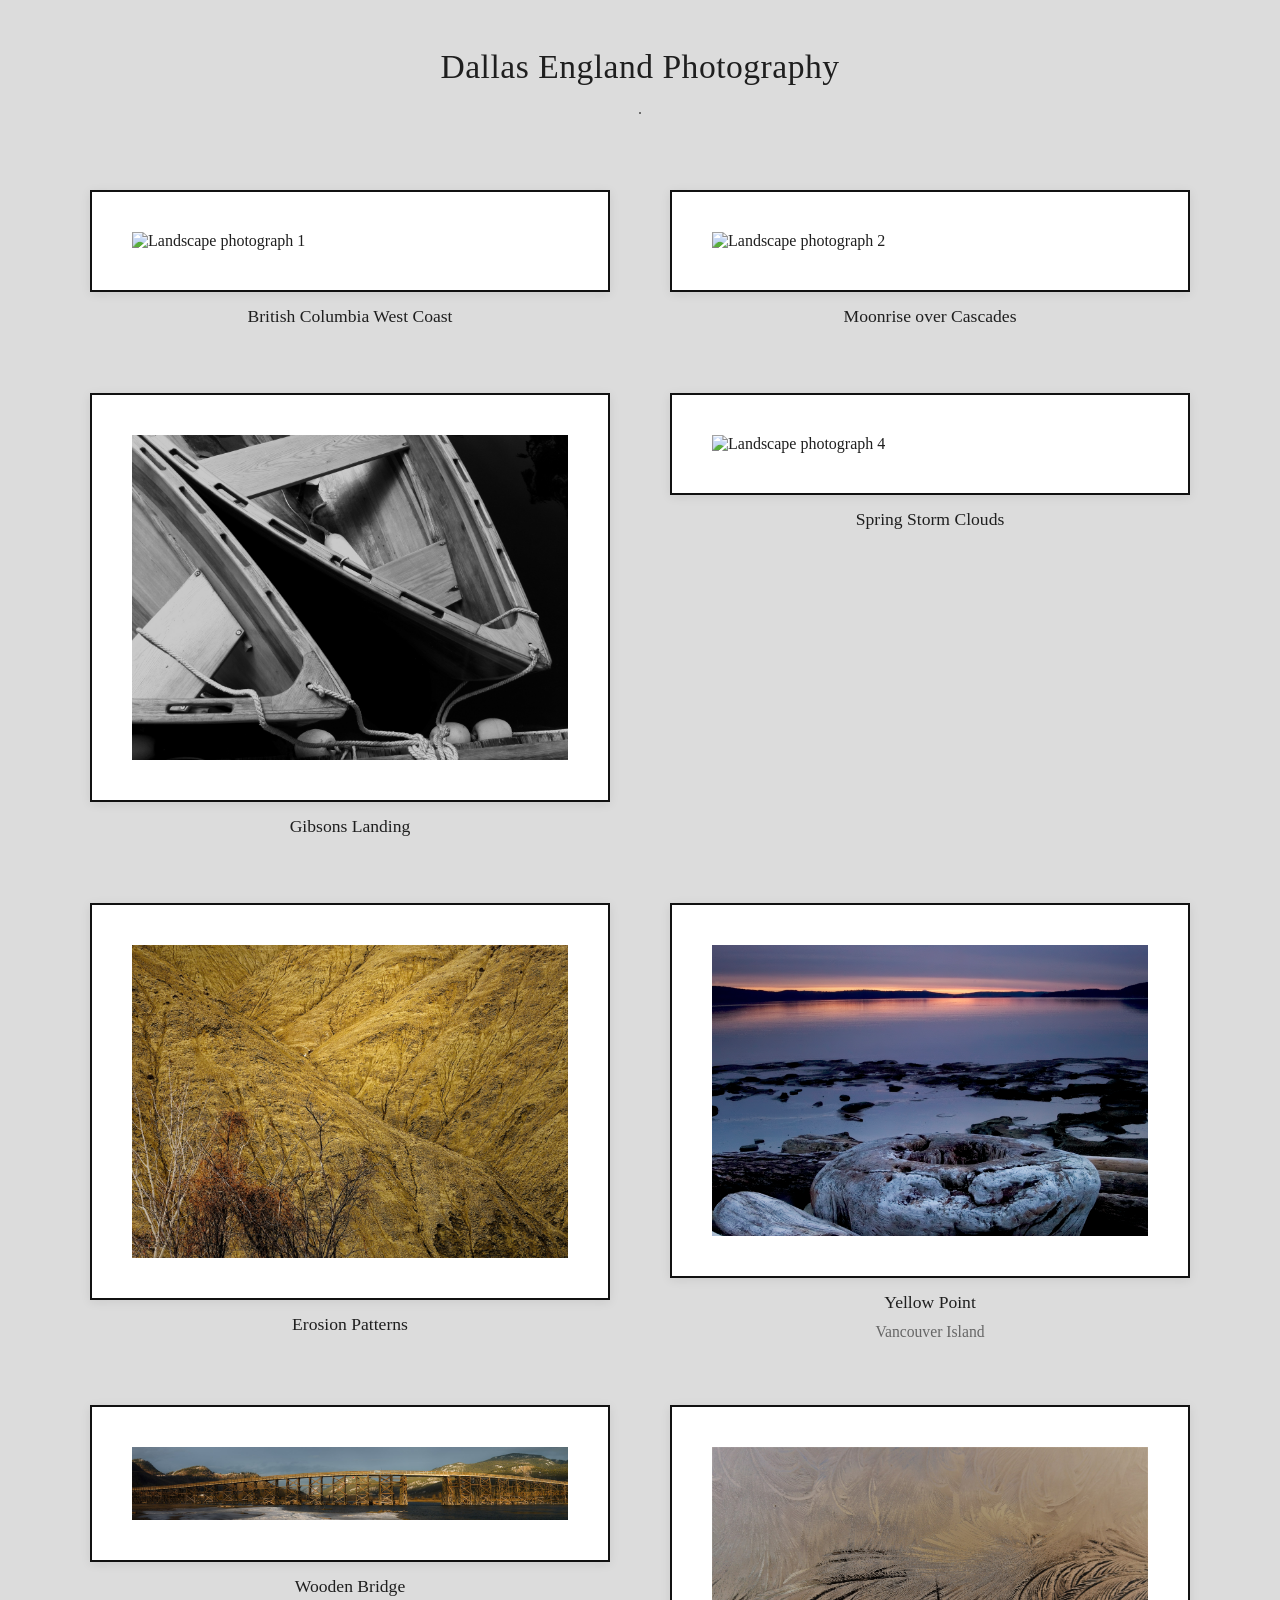
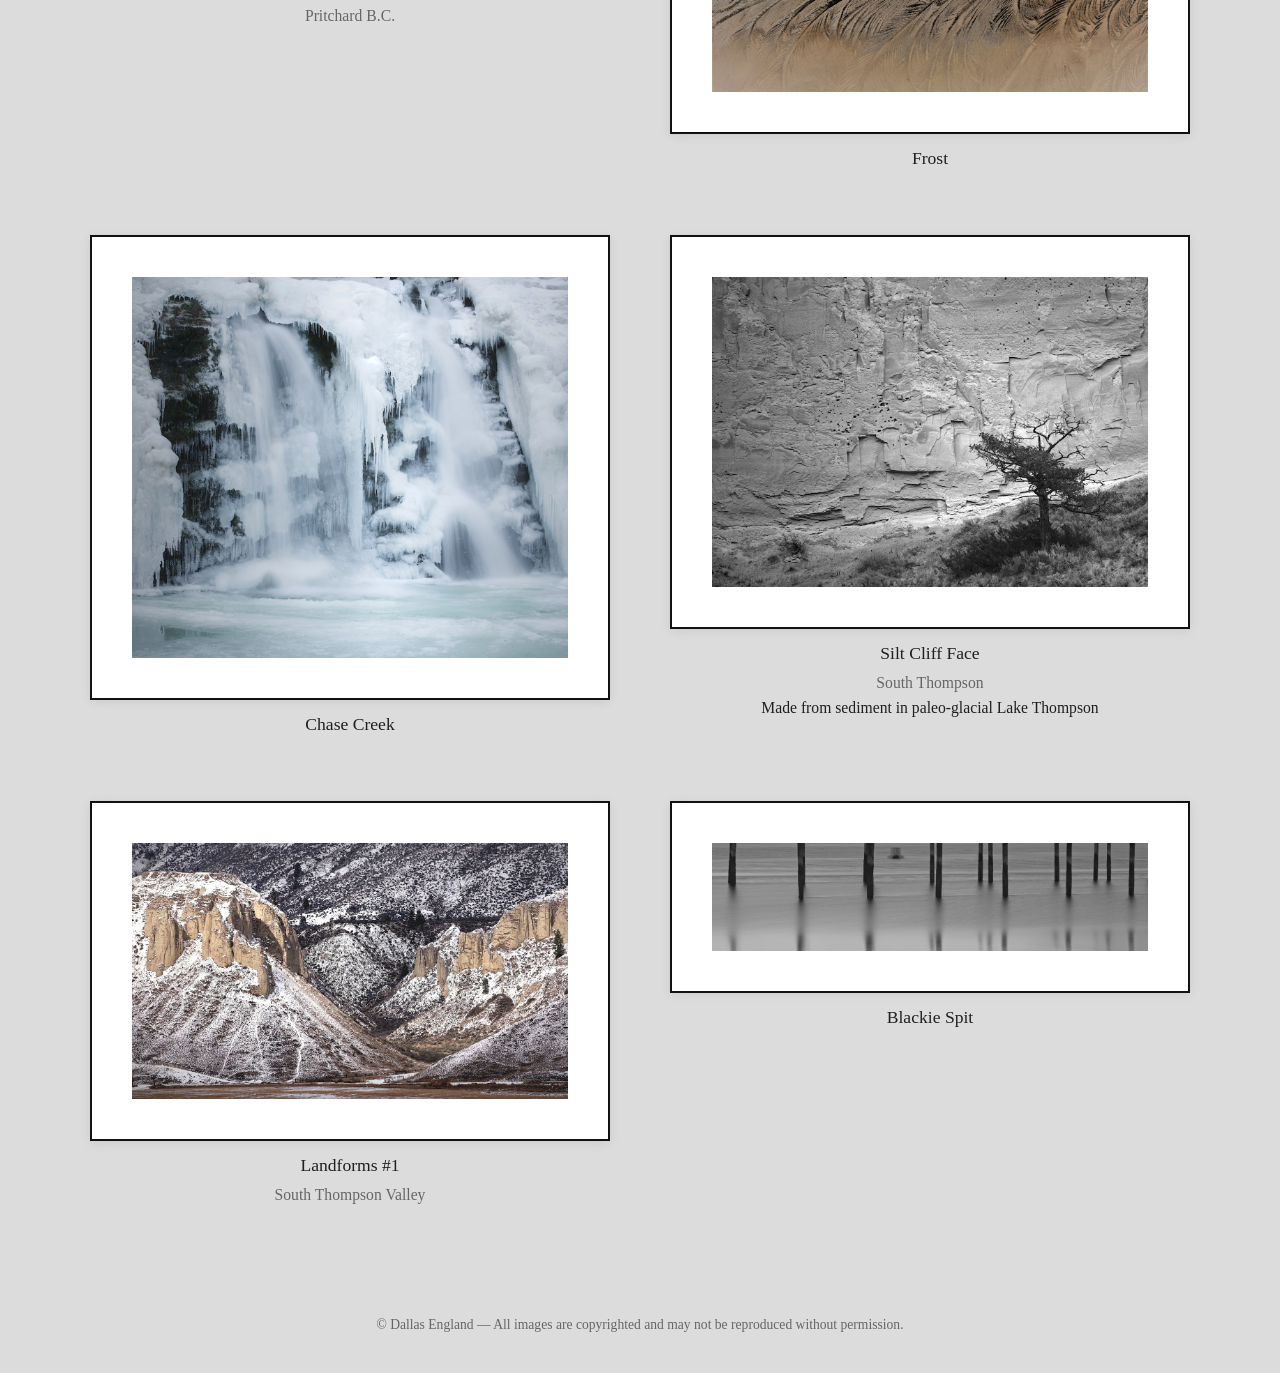
==== index.html @ 08193d34 "Update index.html" ====
<!DOCTYPE html>
<html lang="en">
<head>
  <meta charset="UTF-8">
  <meta name="viewport" content="width=device-width, initial-scale=1.0">
  <title>Dallas England Photography</title>
  <link rel="stylesheet" href="style.css">
</head>
<body>

  <header class="site-header">
    <h1>Dallas England Photography</h1>
    <p class="intro">.</p>
  </header>

  <main class="gallery">

    <figure class="photo-card">
      <img src="images/photo1.jpg" alt="Landscape photograph 1">
      <figcaption>
        <h2>British Columbia West Coast</h2>
        <p class="meta"></p>
        <p></p>
      </figcaption>
    </figure>

    <figure class="photo-card">
      <img src="images/photo2.jpg" alt="Landscape photograph 2">
      <figcaption>
        <h2>Moonrise over Cascades</h2>
        <p class="meta"></p>
        <p></p>
      </figcaption>
    </figure>

    <figure class="photo-card">
      <img src="images/photo3.JPG" alt="Landscape photograph 3">
      <figcaption>
        <h2>Gibsons Landing</h2>
        <p class="meta"></p>
        <p></p>
      </figcaption>
    </figure>

    <figure class="photo-card">
      <img src="images/photo4.jpg" alt="Landscape photograph 4">
      <figcaption>
        <h2>Spring Storm Clouds</h2>
        <p class="meta"></p>
        <p></p>
      </figcaption>
    </figure>
<figure class="photo-card">
<img src="images/photo5.jpg" alt="Landscape photograph 5">
<figcaption>
<h2>Erosion Patterns</h2>
<p class="meta"></p>
<p>
</p>
</figcaption>
</figure>
    <figure class="photo-card">
<img src="images/photo6.jpg" alt="Landscape photograph 5">
<figcaption>
<h2>Yellow Point</h2>
<p class="meta">Vancouver Island</p>
<p>

</p>
</figcaption>
</figure>
    <figure class="photo-card">
<img src="images/photo7.jpg" alt="Landscape photograph 5">
<figcaption>
<h2>Wooden Bridge</h2>
<p class="meta">Pritchard B.C.</p>
<p>

</p>
</figcaption>
</figure>
    <figure class="photo-card">
<img src="images/photo8.jpg" alt="Landscape photograph 5">
<figcaption>
<h2>Frost</h2>
<p class="meta"></p>
<p>

</p>
</figcaption>
</figure>
    <figure class="photo-card">
<img src="images/photo9.jpg" alt="Landscape photograph 5">
<figcaption>
<h2>Chase Creek</h2>
<p class="meta"></p>
<p>

</p>
</figcaption>
</figure>
    <figure class="photo-card">
<img src="images/photo10.jpg" alt="Landscape photograph 5">
<figcaption>
<h2>Silt Cliff Face</h2>
<p class="meta">South Thompson</p>
<p>
Made from sediment in paleo-glacial Lake Thompson
</p>
</figcaption>
</figure>
    <figure class="photo-card">
<img src="images/photo11.jpg" alt="Landscape photograph 5">
<figcaption>
<h2> Landforms #1</h2>
<p class="meta">South Thompson Valley</p>
<p>

</p>
</figcaption>
</figure>
    <figure class="photo-card">
<img src="images/photo12.jpg" alt="Landscape photograph 5">
<figcaption>
<h2>Blackie Spit</h2>
<p class="meta"></p>
<p>

</p>
</figcaption>
</figure>
  </main>

  <div id="lightbox">
    <span id="close">&times;</span>
    <img id="lightbox-img" src="" alt="Expanded photograph">
  </div>

  <script>
    document.addEventListener("DOMContentLoaded", function () {
      const images = document.querySelectorAll(".photo-card img");
      const lightbox = document.getElementById("lightbox");
      const lightboxImg = document.getElementById("lightbox-img");
      const closeBtn = document.getElementById("close");

      images.forEach(function (img) {
        img.addEventListener("click", function () {
          lightboxImg.src = img.src;
          lightbox.style.display = "flex";
        });
      });

      closeBtn.addEventListener("click", function () {
        lightbox.style.display = "none";
      });

      lightbox.addEventListener("click", function (e) {
        if (e.target !== lightboxImg) {
          lightbox.style.display = "none";
        }
      });
    });
  </script>
<footer class="footer">
  © Dallas England — All images are copyrighted and may not be reproduced without permission.
</footer>
</body>
</html>
---- style.css ----
body {
  margin: 0;
  font-family: Georgia, "Times New Roman", serif;
  background: #dcdcdc;
  color: #1f1f1f;
}

.site-header {
  text-align: center;
  padding: 48px 20px 28px;
}

.site-header h1 {
  margin: 0 0 10px;
  font-size: 2.1rem;
  font-weight: normal;
  letter-spacing: 0.5px;
}

.intro {
  margin: 0 auto;
  max-width: 700px;
  font-size: 1rem;
  line-height: 1.6;
  color: #444;
}

.gallery {
  max-width: 1100px;
  margin: 0 auto;
  padding: 40px 24px 80px;
  display: grid;
  grid-template-columns: repeat(auto-fit, minmax(360px, 1fr));
  gap: 60px;
  justify-items: center;
}

.photo-card {
  margin: 0;
  width: 100%;
}

.photo-card img {
  width: 100%;
  display: block;
  box-sizing: border-box;
  background: #ffffff;
  padding: 40px;
  border: 2px solid #111;
  box-shadow: 0 2px 10px rgba(0, 0, 0, 0.08);
  cursor: pointer;
}

.photo-card figcaption {
  margin-top: 14px;
  text-align: center;
}

.photo-card h2 {
  margin: 0 0 6px;
  font-size: 1.1rem;
  font-weight: normal;
}

.meta {
  margin: 0 0 10px;
  font-size: 0.95rem;
  color: #666;
}

.photo-card p {
  margin: 0;
  line-height: 1.6;
  font-size: 0.98rem;
}

#lightbox {
  display: none;
  position: fixed;
  z-index: 1000;
  left: 0;
  top: 0;
  width: 100%;
  height: 100%;
  background: rgba(0, 0, 0, 0.9);
  align-items: center;
  justify-content: center;
  padding: 20px;
  box-sizing: border-box;
}

#lightbox-img {
  max-width: 90%;
  max-height: 90%;
  display: block;
}

#close {
  position: absolute;
  top: 24px;
  right: 36px;
  font-size: 42px;
  color: white;
  cursor: pointer;
  line-height: 1;
}
.footer {
  text-align: center;
  padding: 30px 20px 40px;
  font-size: 0.85rem;
  color: #666;
}
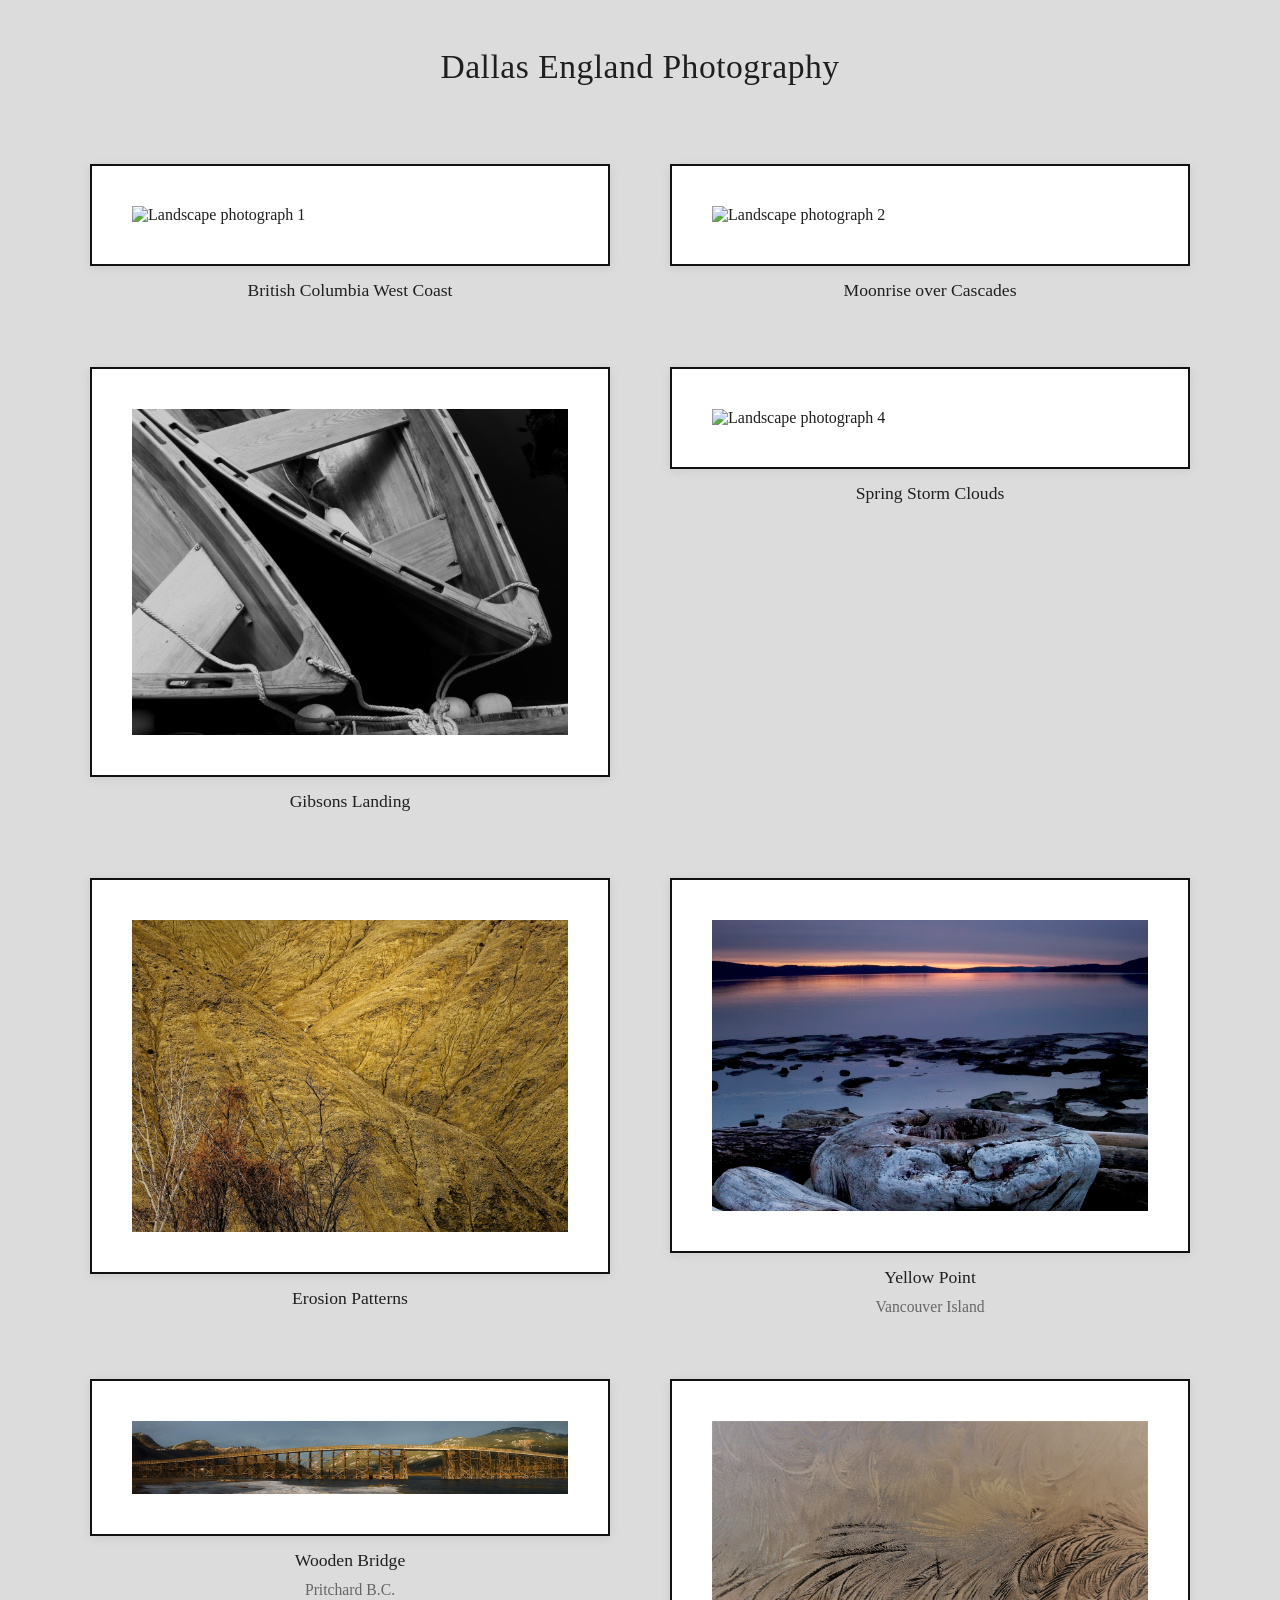
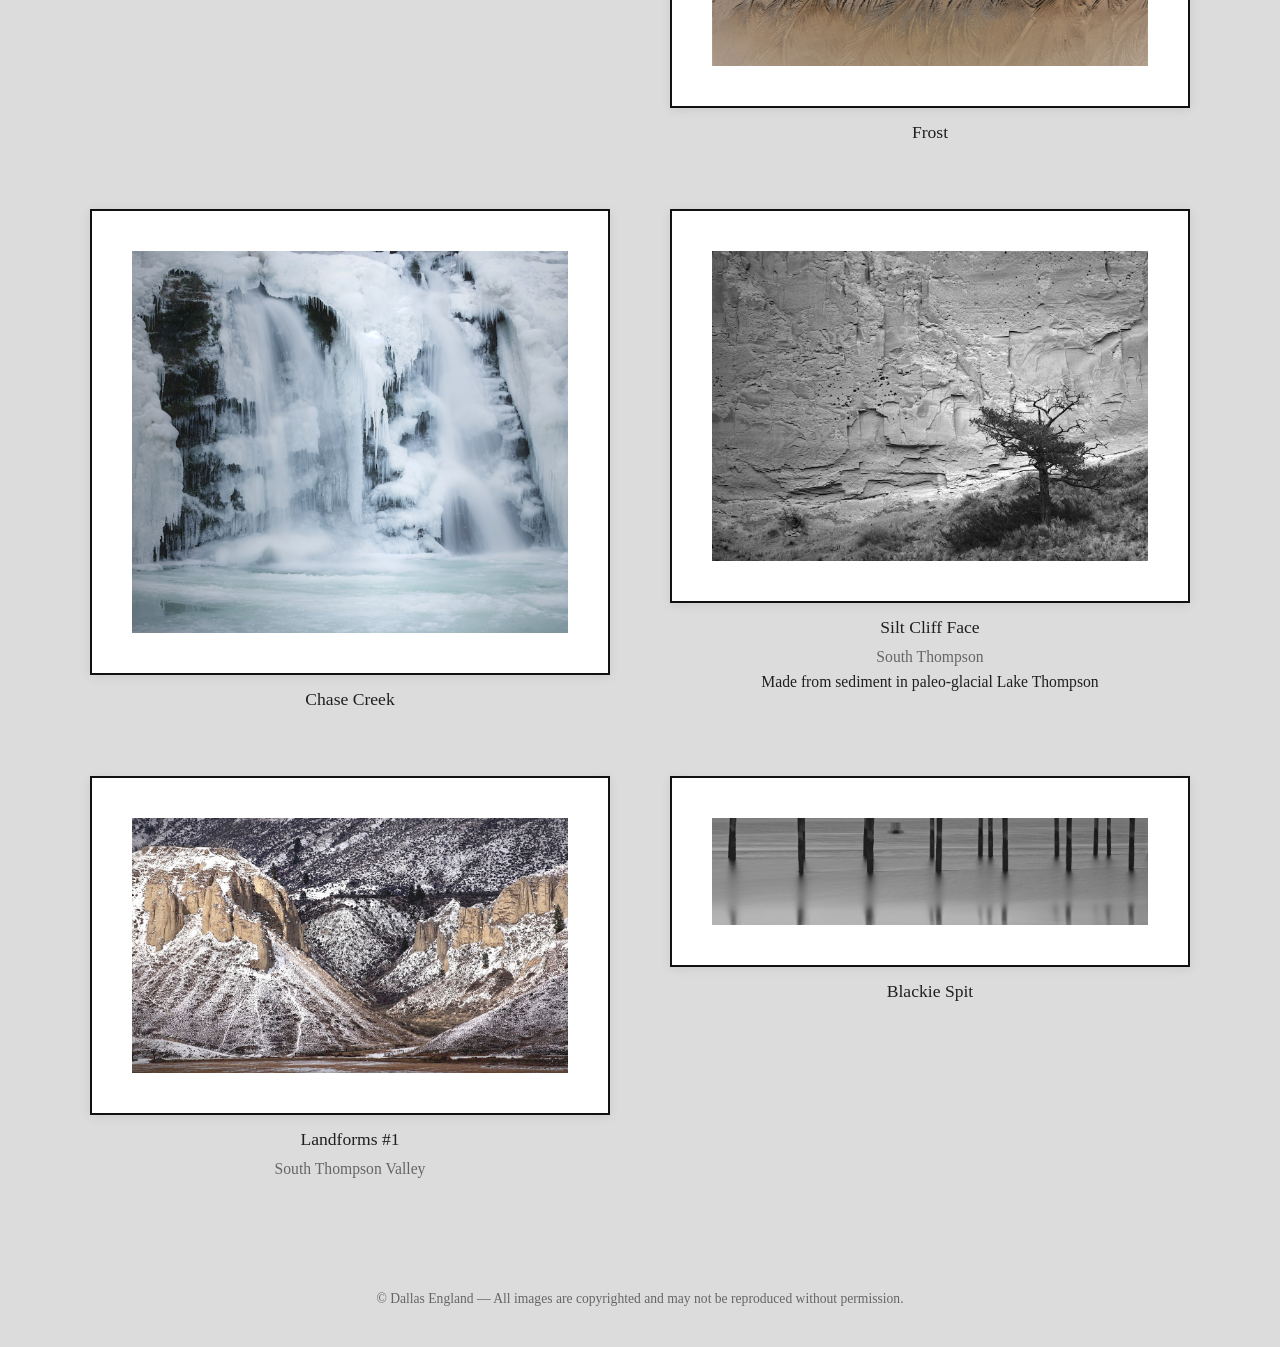
==== commit 13c9b096: "Update index.html" ====
--- a/index.html
+++ b/index.html
@@ -10,7 +10,7 @@
 
   <header class="site-header">
     <h1>Dallas England Photography</h1>
-    <p class="intro">.</p>
+    <p class="intro"></p>
   </header>
 
   <main class="gallery">
@@ -132,34 +132,76 @@
   </main>
 
   <div id="lightbox">
-    <span id="close">&times;</span>
-    <img id="lightbox-img" src="" alt="Expanded photograph">
-  </div>
+  <button id="prev-btn" class="lightbox-nav">&#10094;</button>
+  <img id="lightbox-img">
+  <button id="next-btn" class="lightbox-nav">&#10095;</button>
+  <span id="close">&times;</span>
+</div>
 
   <script>
-    document.addEventListener("DOMContentLoaded", function () {
-      const images = document.querySelectorAll(".photo-card img");
-      const lightbox = document.getElementById("lightbox");
-      const lightboxImg = document.getElementById("lightbox-img");
-      const closeBtn = document.getElementById("close");
-
-      images.forEach(function (img) {
-        img.addEventListener("click", function () {
-          lightboxImg.src = img.src;
-          lightbox.style.display = "flex";
-        });
-      });
-
-      closeBtn.addEventListener("click", function () {
-        lightbox.style.display = "none";
-      });
-
-      lightbox.addEventListener("click", function (e) {
-        if (e.target !== lightboxImg) {
-          lightbox.style.display = "none";
-        }
-      });
+document.addEventListener("DOMContentLoaded", function () {
+
+  const images = document.querySelectorAll(".photo-card img");
+  const lightbox = document.getElementById("lightbox");
+  const lightboxImg = document.getElementById("lightbox-img");
+  const closeBtn = document.getElementById("close");
+  const prevBtn = document.getElementById("prev-btn");
+  const nextBtn = document.getElementById("next-btn");
+
+  let currentIndex = 0;
+
+  function openLightbox(index) {
+    currentIndex = index;
+    lightboxImg.src = images[currentIndex].src;
+    lightbox.style.display = "flex";
+  }
+
+  function showNext() {
+    currentIndex = (currentIndex + 1) % images.length;
+    lightboxImg.src = images[currentIndex].src;
+  }
+
+  function showPrev() {
+    currentIndex = (currentIndex - 1 + images.length) % images.length;
+    lightboxImg.src = images[currentIndex].src;
+  }
+
+  images.forEach(function (img, index) {
+    img.addEventListener("click", function () {
+      openLightbox(index);
     });
+  });
+
+  nextBtn.addEventListener("click", function (e) {
+    e.stopPropagation();
+    showNext();
+  });
+
+  prevBtn.addEventListener("click", function (e) {
+    e.stopPropagation();
+    showPrev();
+  });
+
+  closeBtn.addEventListener("click", function () {
+    lightbox.style.display = "none";
+  });
+
+  lightbox.addEventListener("click", function (e) {
+    if (e.target !== lightboxImg) {
+      lightbox.style.display = "none";
+    }
+  });
+
+  document.addEventListener("keydown", function (e) {
+    if (lightbox.style.display === "flex") {
+      if (e.key === "ArrowRight") showNext();
+      if (e.key === "ArrowLeft") showPrev();
+      if (e.key === "Escape") lightbox.style.display = "none";
+    }
+  });
+
+});
+</script>
   </script>
 <footer class="footer">
   © Dallas England — All images are copyrighted and may not be reproduced without permission.
--- a/style.css
+++ b/style.css
@@ -110,3 +110,21 @@
   font-size: 0.85rem;
   color: #666;
 }
+.lightbox-nav {
+  position: absolute;
+  top: 50%;
+  transform: translateY(-50%);
+  background: rgba(255,255,255,0.15);
+  color: white;
+  border: none;
+  font-size: 42px;
+  cursor: pointer;
+  padding: 12px 18px;
+}
+
+#prev-btn { left: 20px; }
+#next-btn { right: 20px; }
+
+.lightbox-nav:hover {
+  background: rgba(255,255,255,0.25);
+}
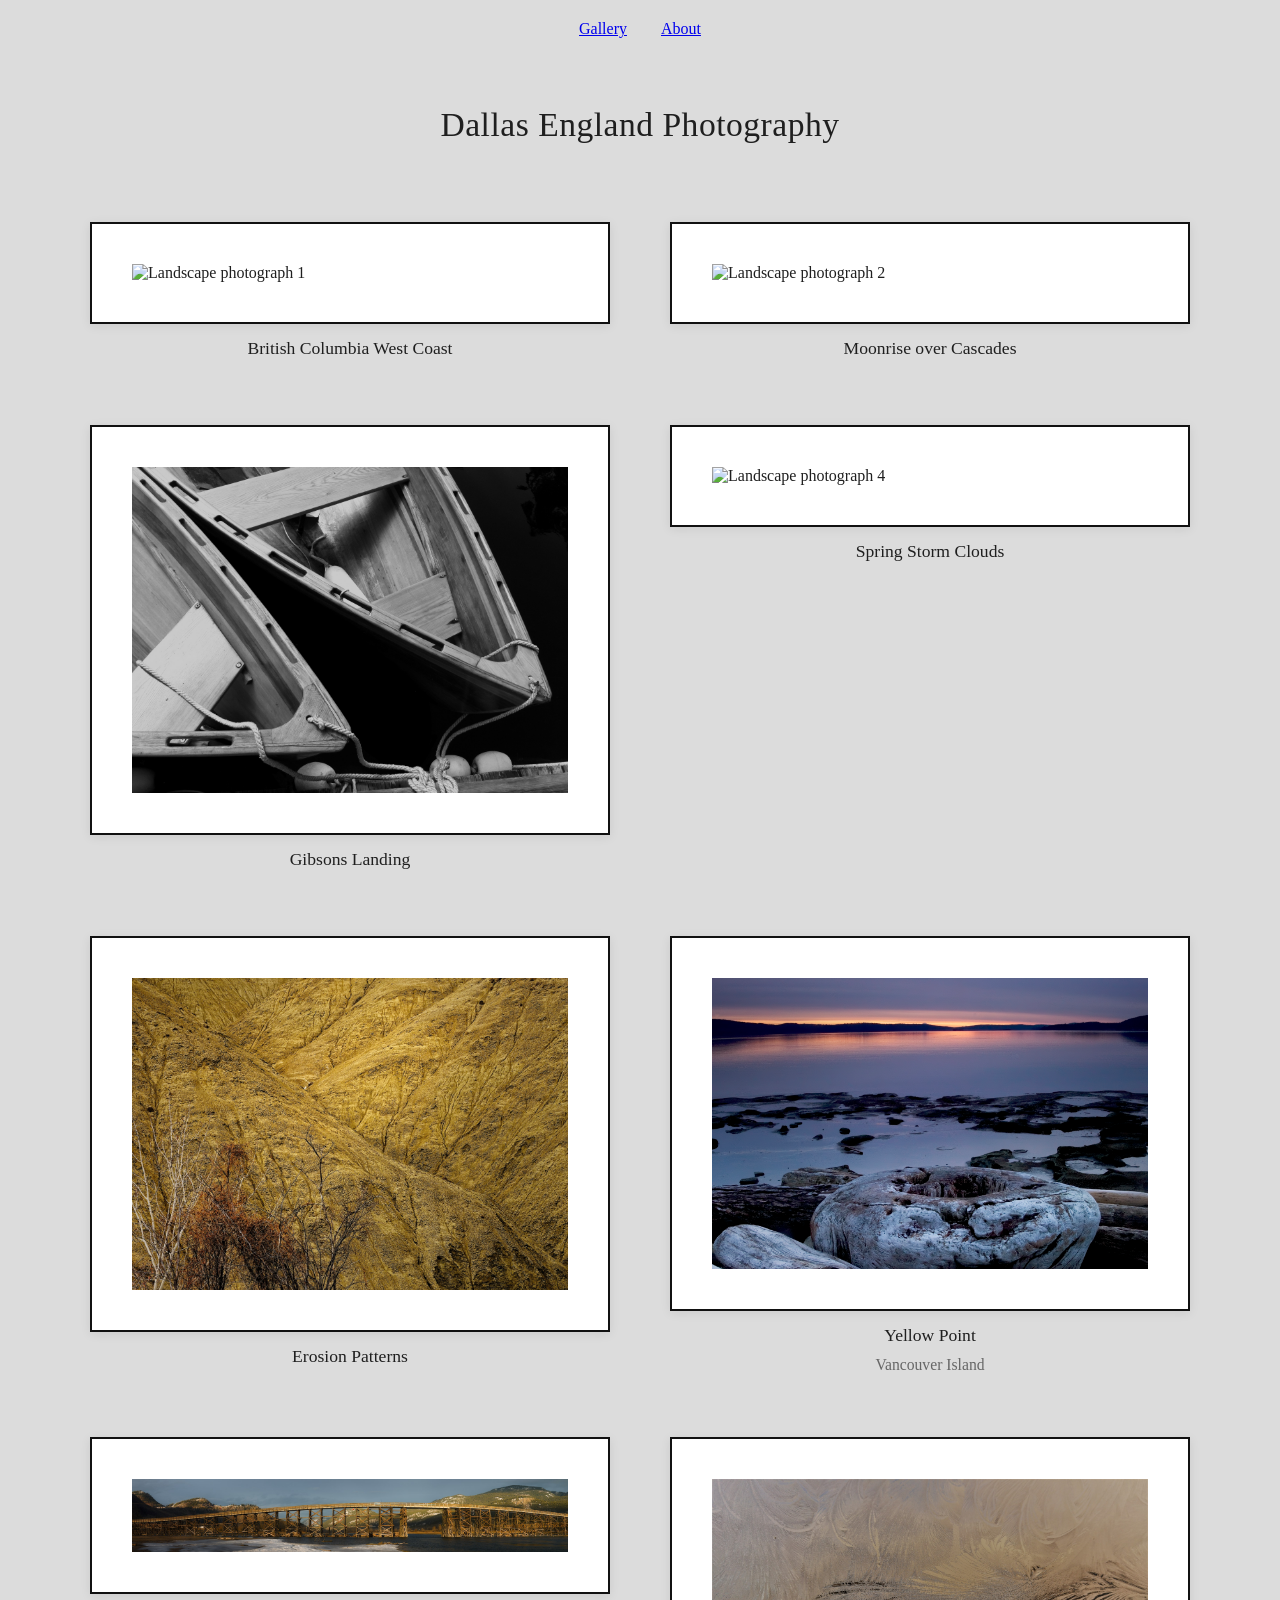
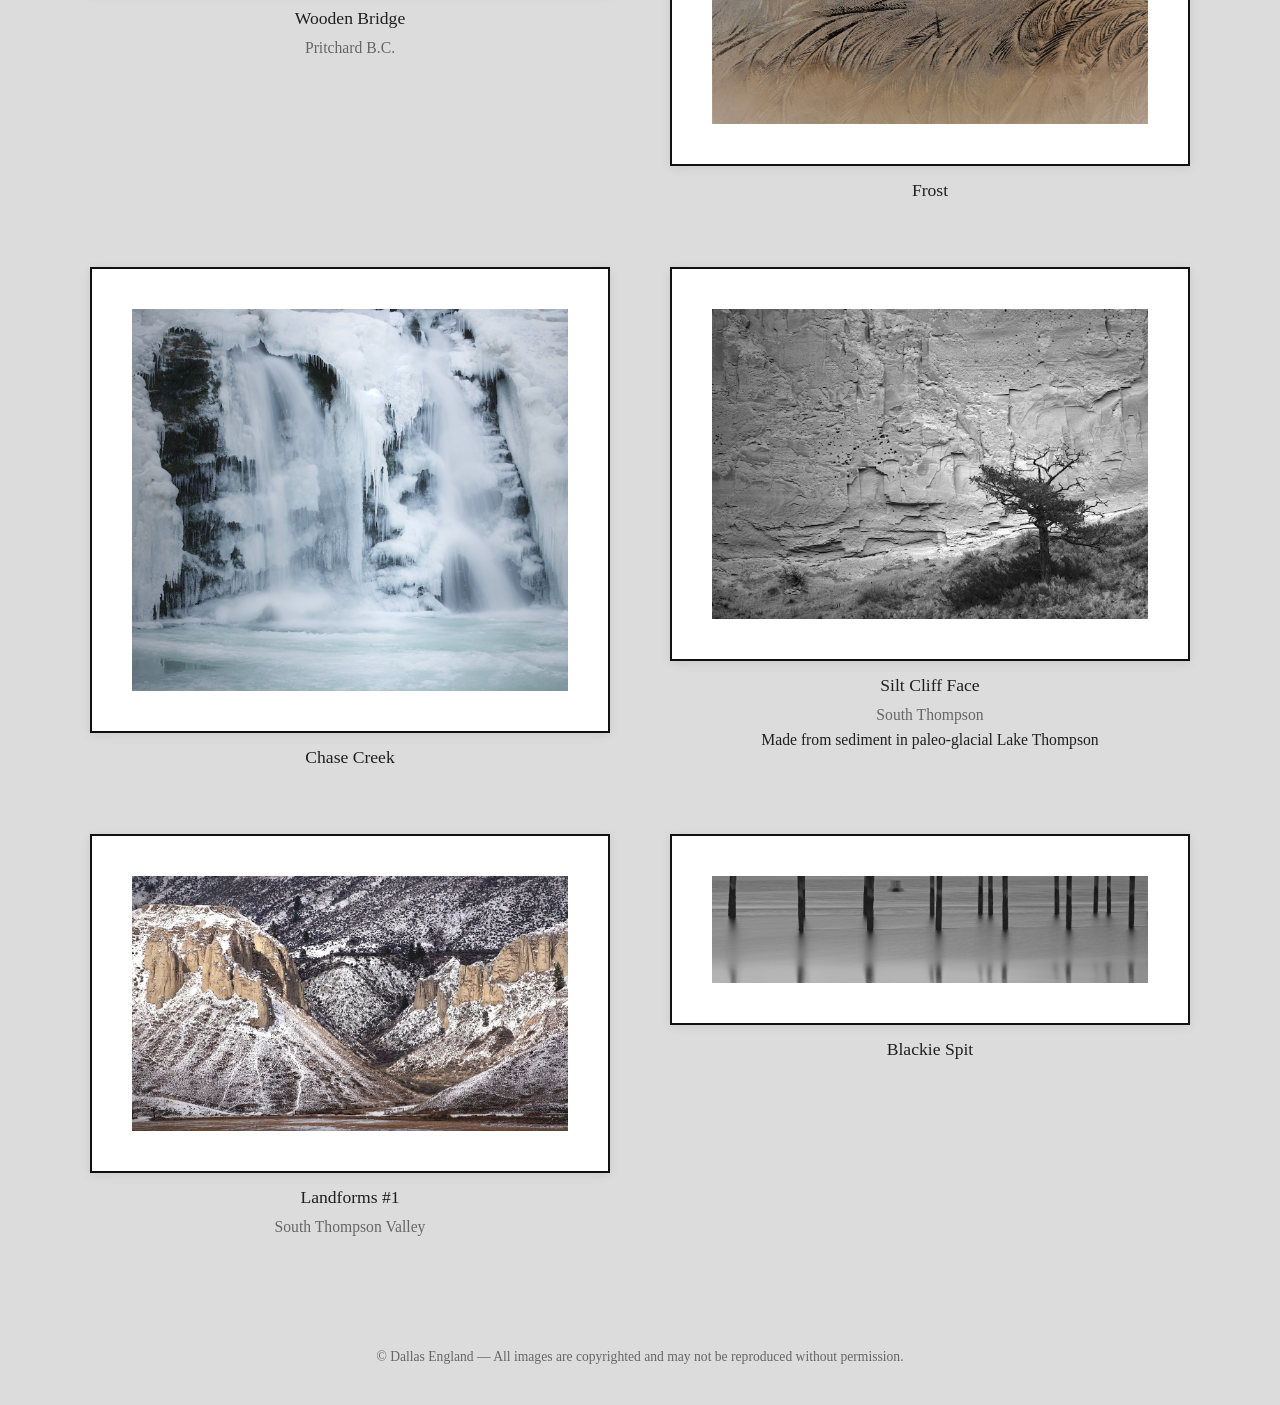
==== commit c39adf72: "Update index.html" ====
--- a/index.html
+++ b/index.html
@@ -7,7 +7,10 @@
   <link rel="stylesheet" href="style.css">
 </head>
 <body>
-
+<nav style="text-align:center; padding:20px 0;">
+  <a href="index.html" style="margin:0 15px;">Gallery</a>
+  <a href="about.html" style="margin:0 15px;">About</a>
+</nav>
   <header class="site-header">
     <h1>Dallas England Photography</h1>
     <p class="intro"></p>
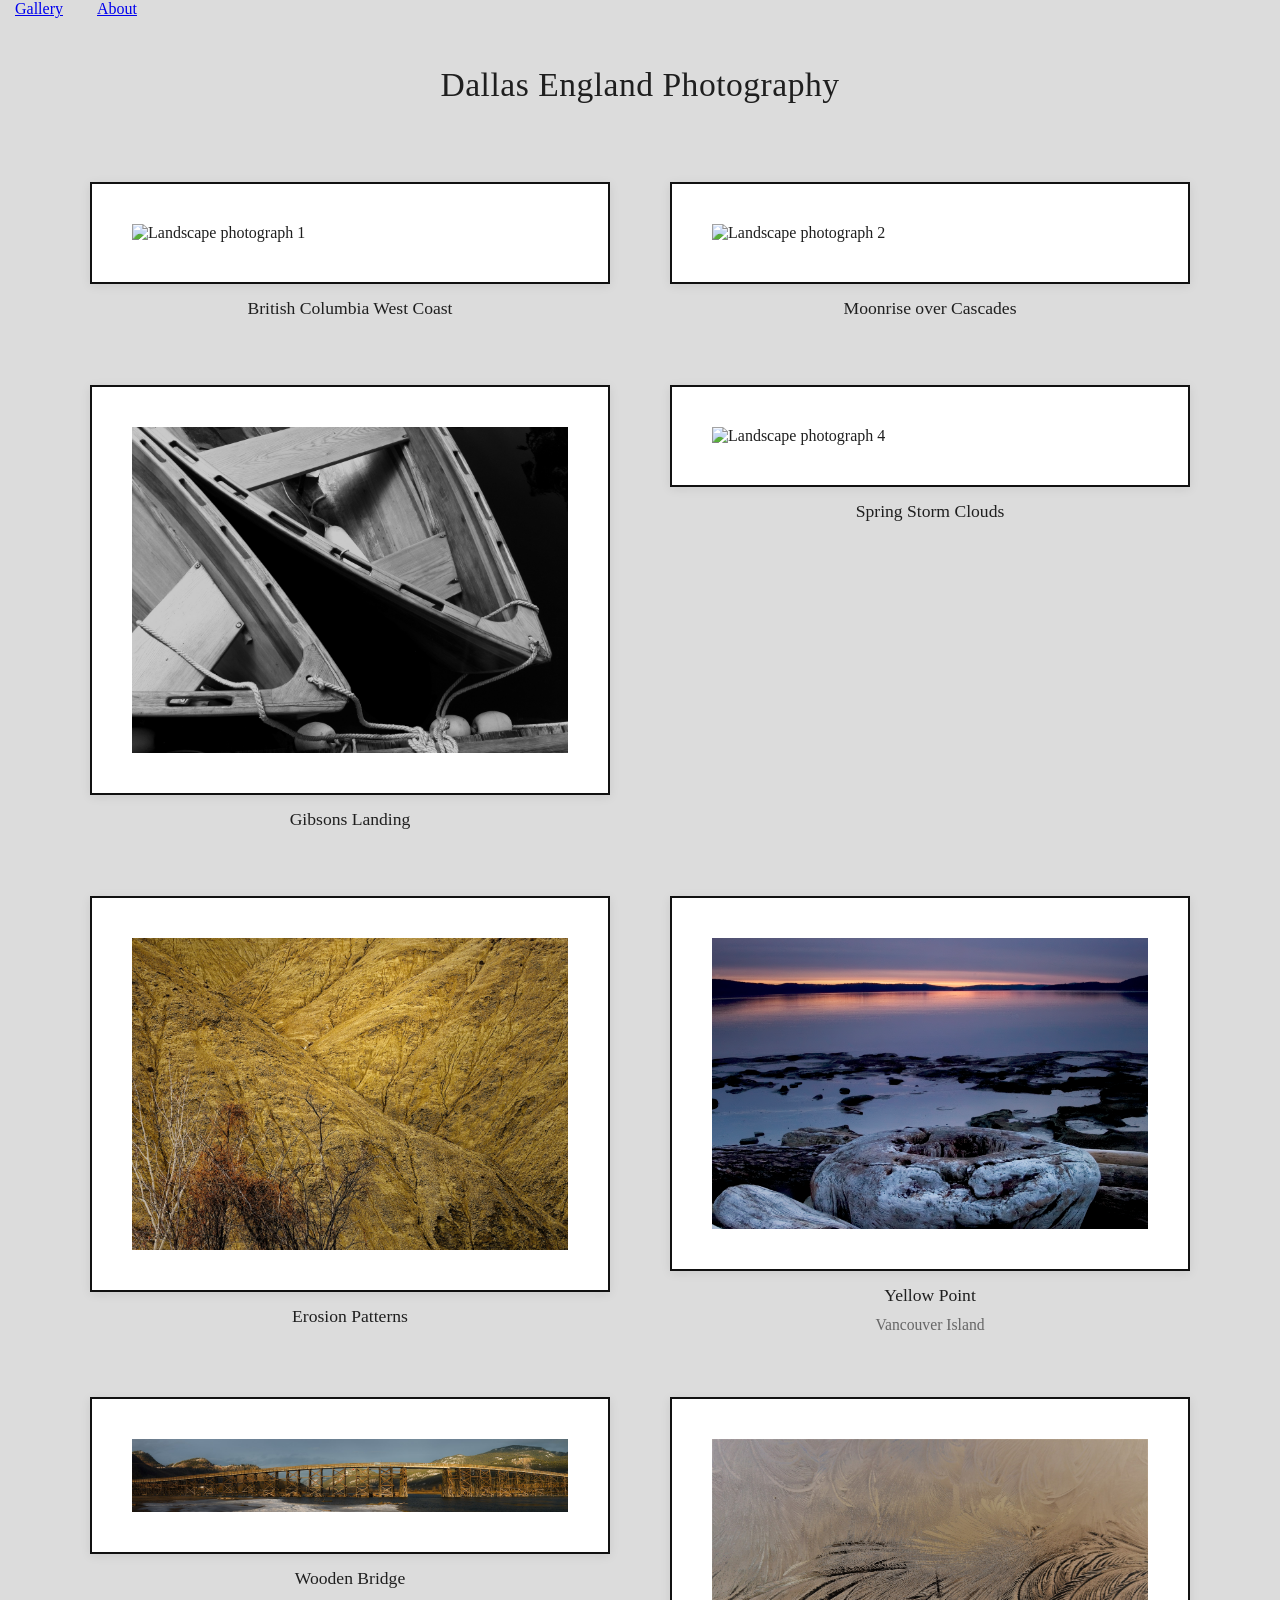
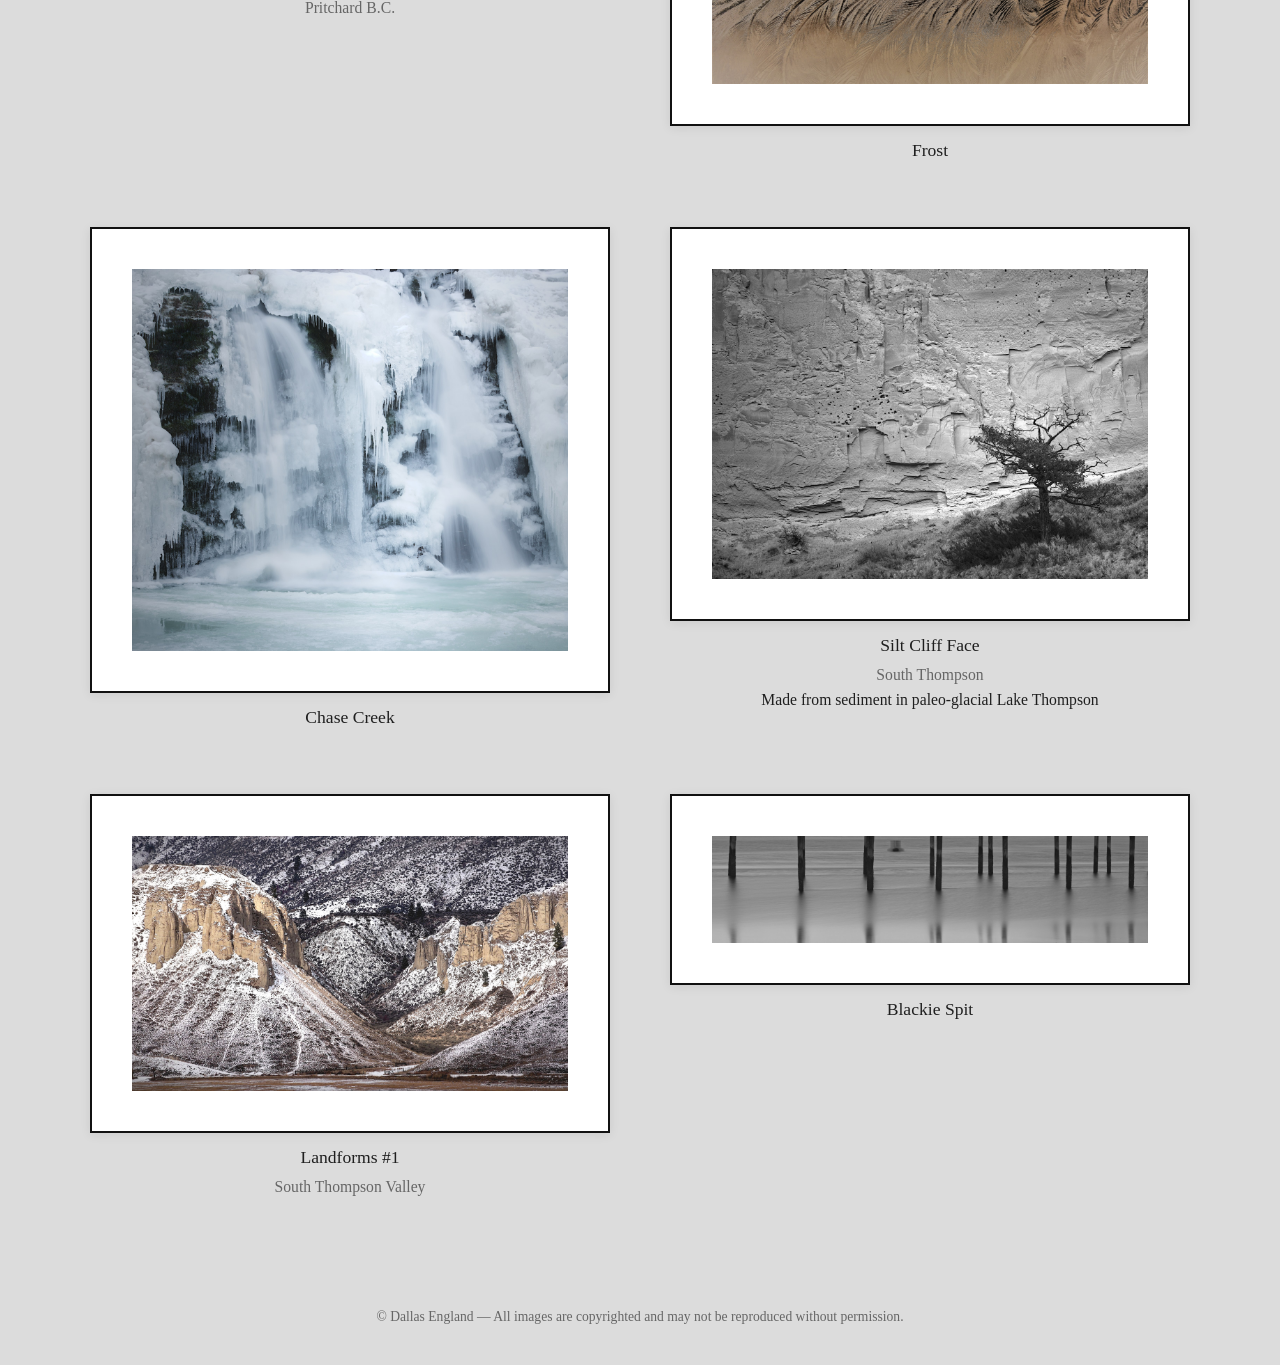
==== commit bc6c8deb: "Update index.html" ====
--- a/index.html
+++ b/index.html
@@ -7,7 +7,7 @@
   <link rel="stylesheet" href="style.css">
 </head>
 <body>
-<nav style="text-align:center; padding:20px 0;">
+<nav class="top-nav">
   <a href="index.html" style="margin:0 15px;">Gallery</a>
   <a href="about.html" style="margin:0 15px;">About</a>
 </nav>
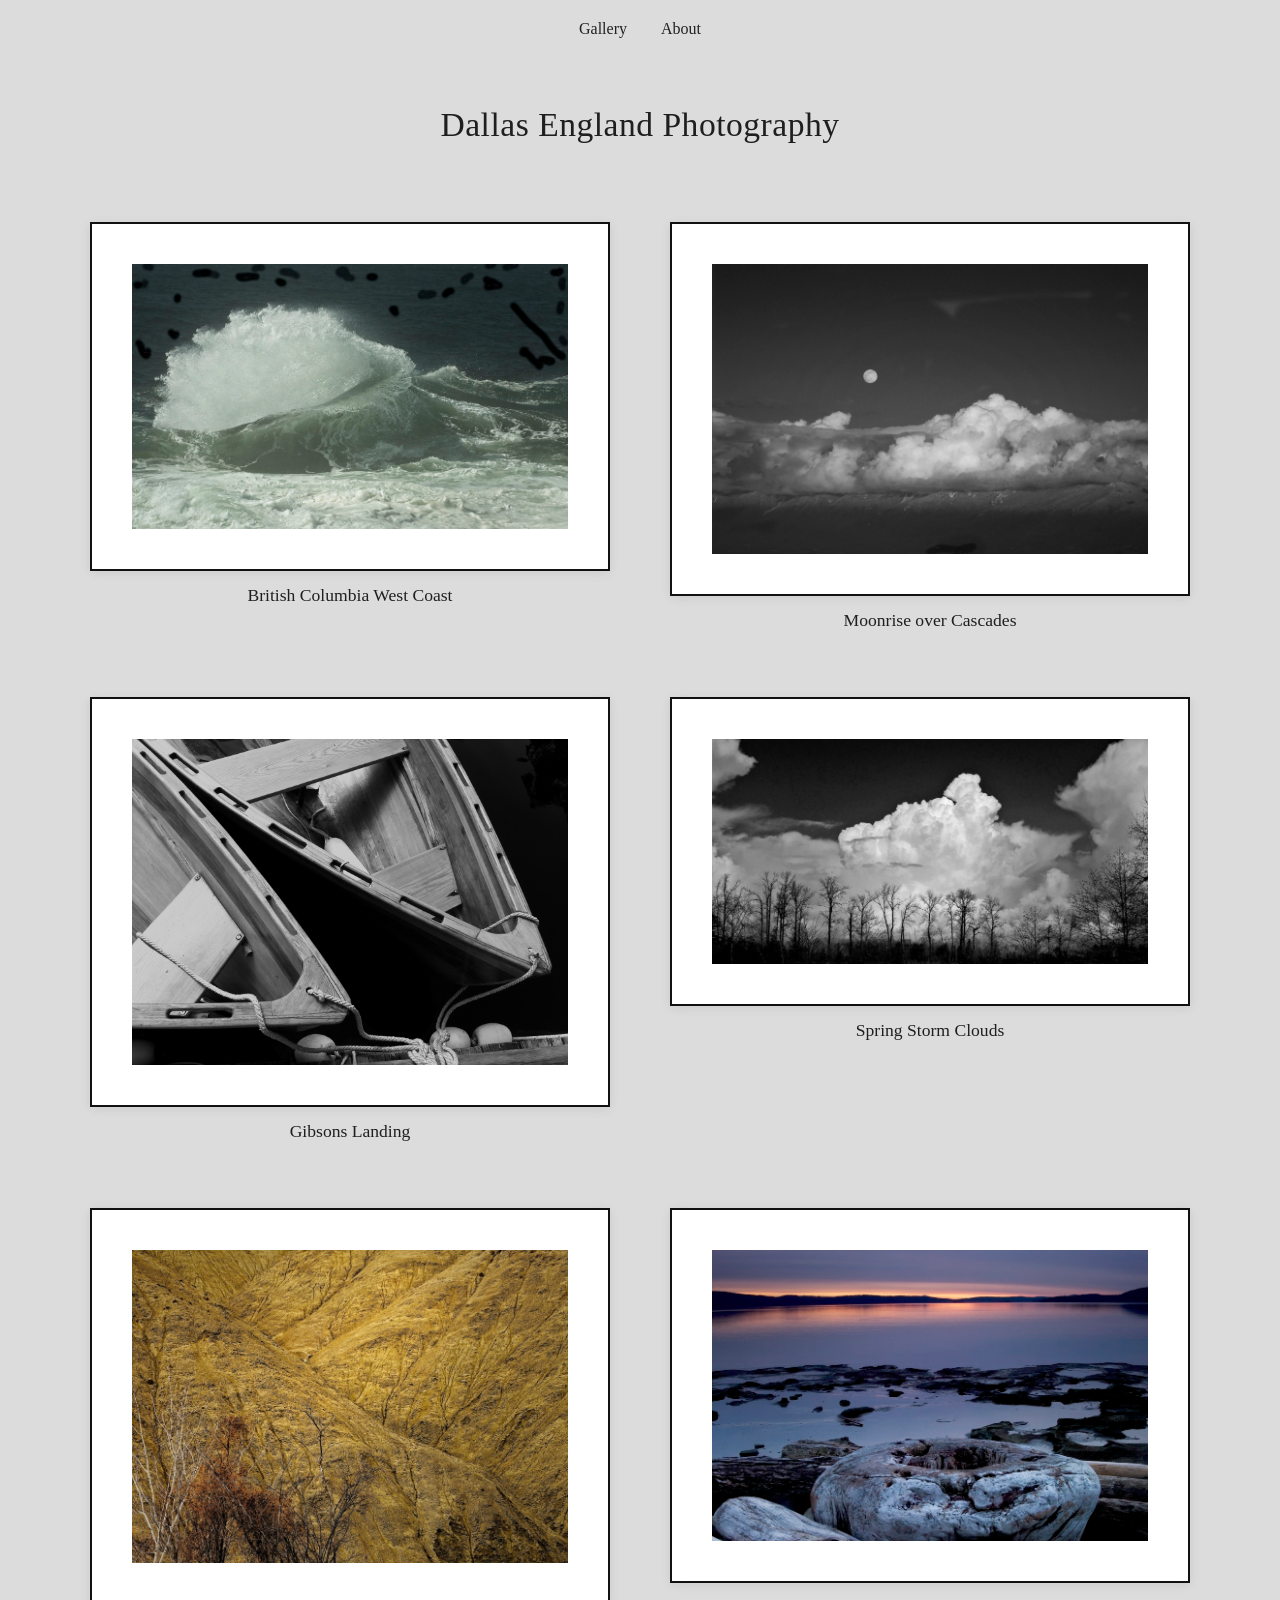
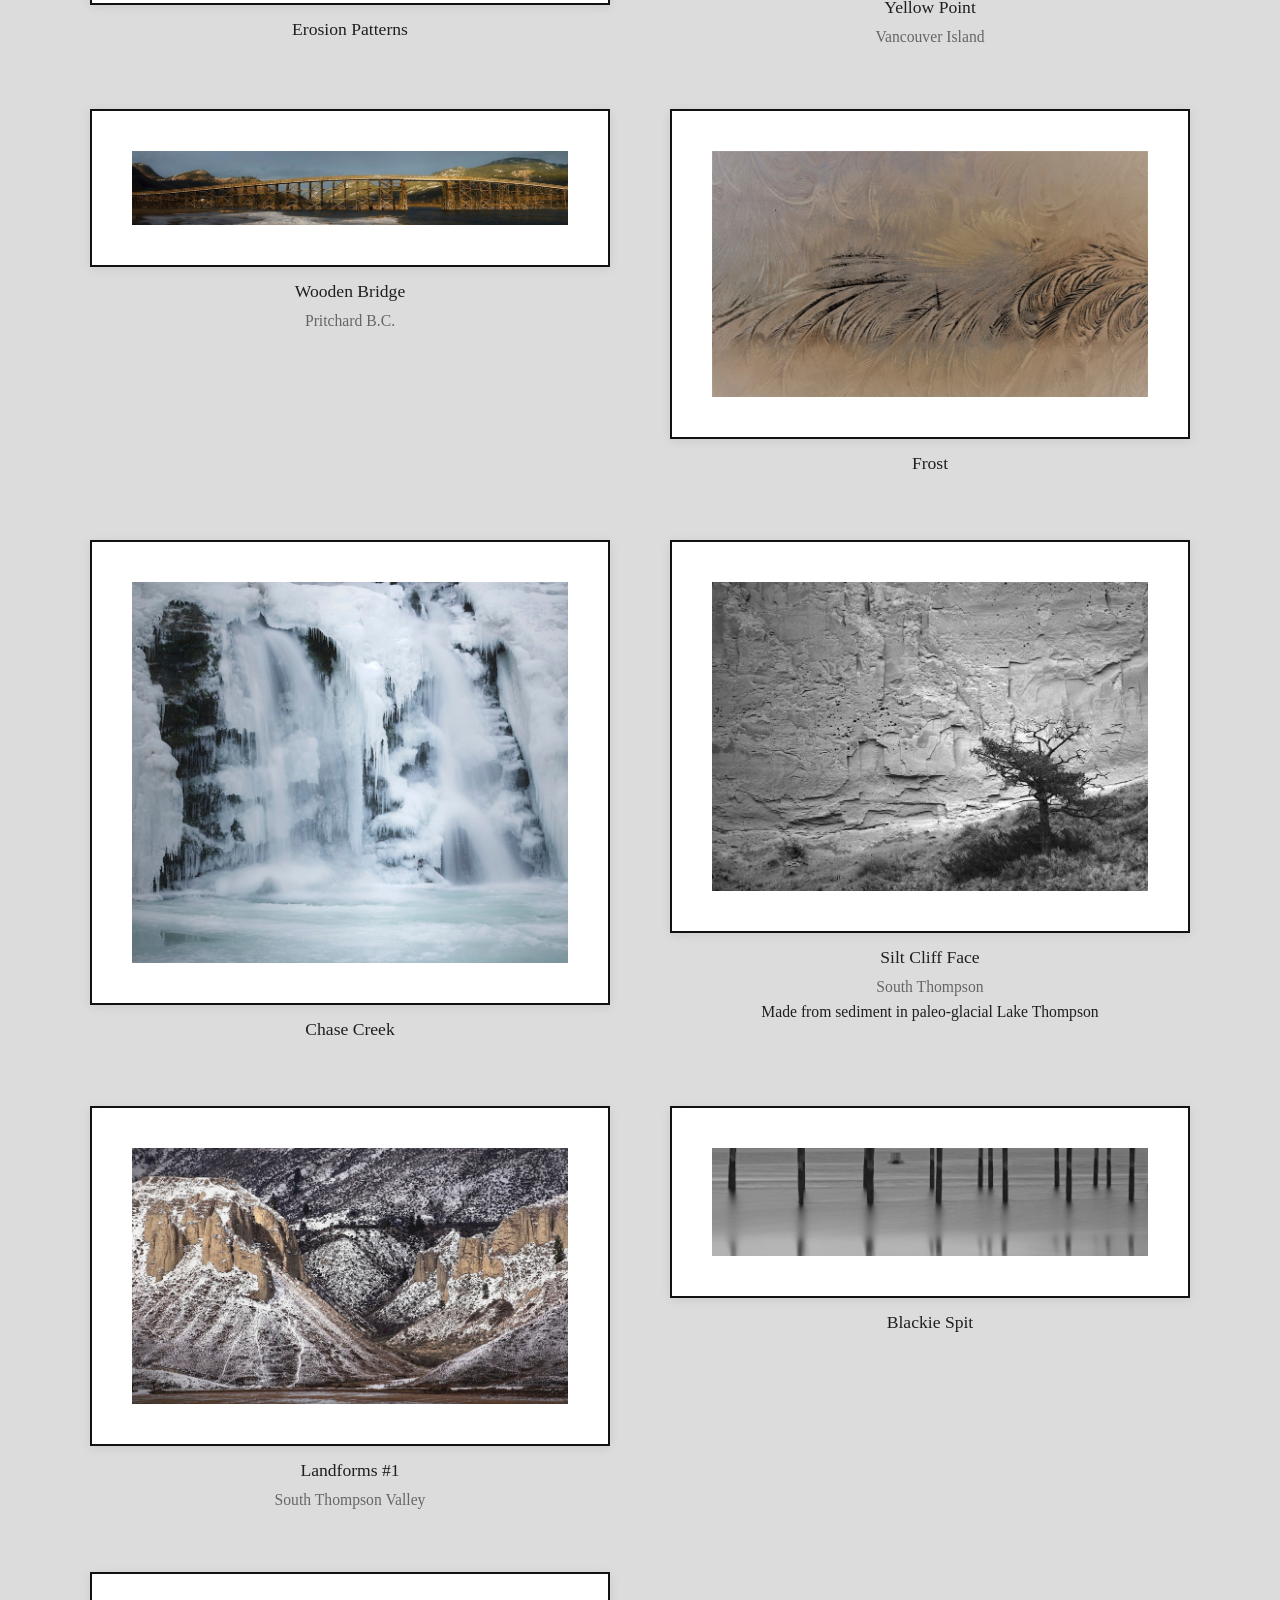
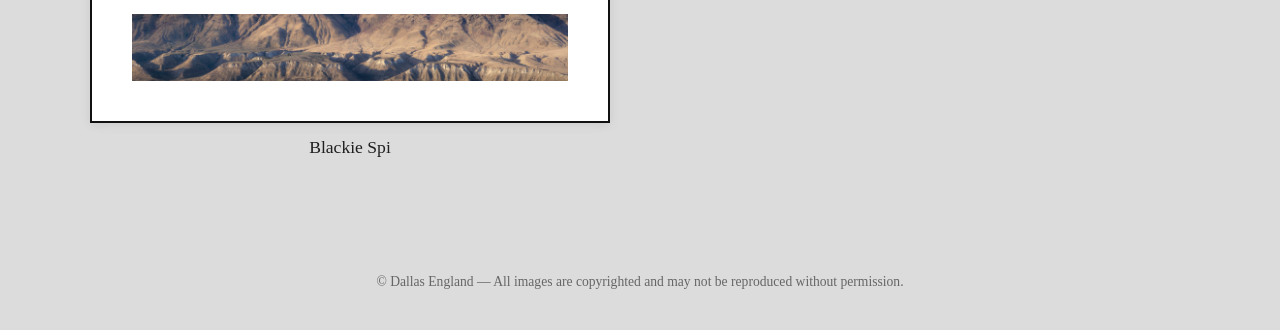
==== commit 74c2b0fd: "Update index.html" ====
--- a/index.html
+++ b/index.html
@@ -129,6 +129,15 @@
 <p class="meta"></p>
 <p>
 
+  </p>
+</figcaption>
+</figure>
+    <figure class="photo-card">
+<img src="images/photo13.jpg" alt="Landscape photograph 5">
+<figcaption>
+<h2>Blackie Spi</h2>
+<p class="meta"></p>
+<p>
 </p>
 </figcaption>
 </figure>
--- a/style.css
+++ b/style.css
@@ -128,3 +128,17 @@
 .lightbox-nav:hover {
   background: rgba(255,255,255,0.25);
 }
+.top-nav {
+  text-align: center;
+  padding: 20px 0;
+}
+
+.top-nav a {
+  margin: 0 15px;
+  text-decoration: none;
+  color: #222;
+}
+
+.top-nav a:hover {
+  text-decoration: underline;
+}
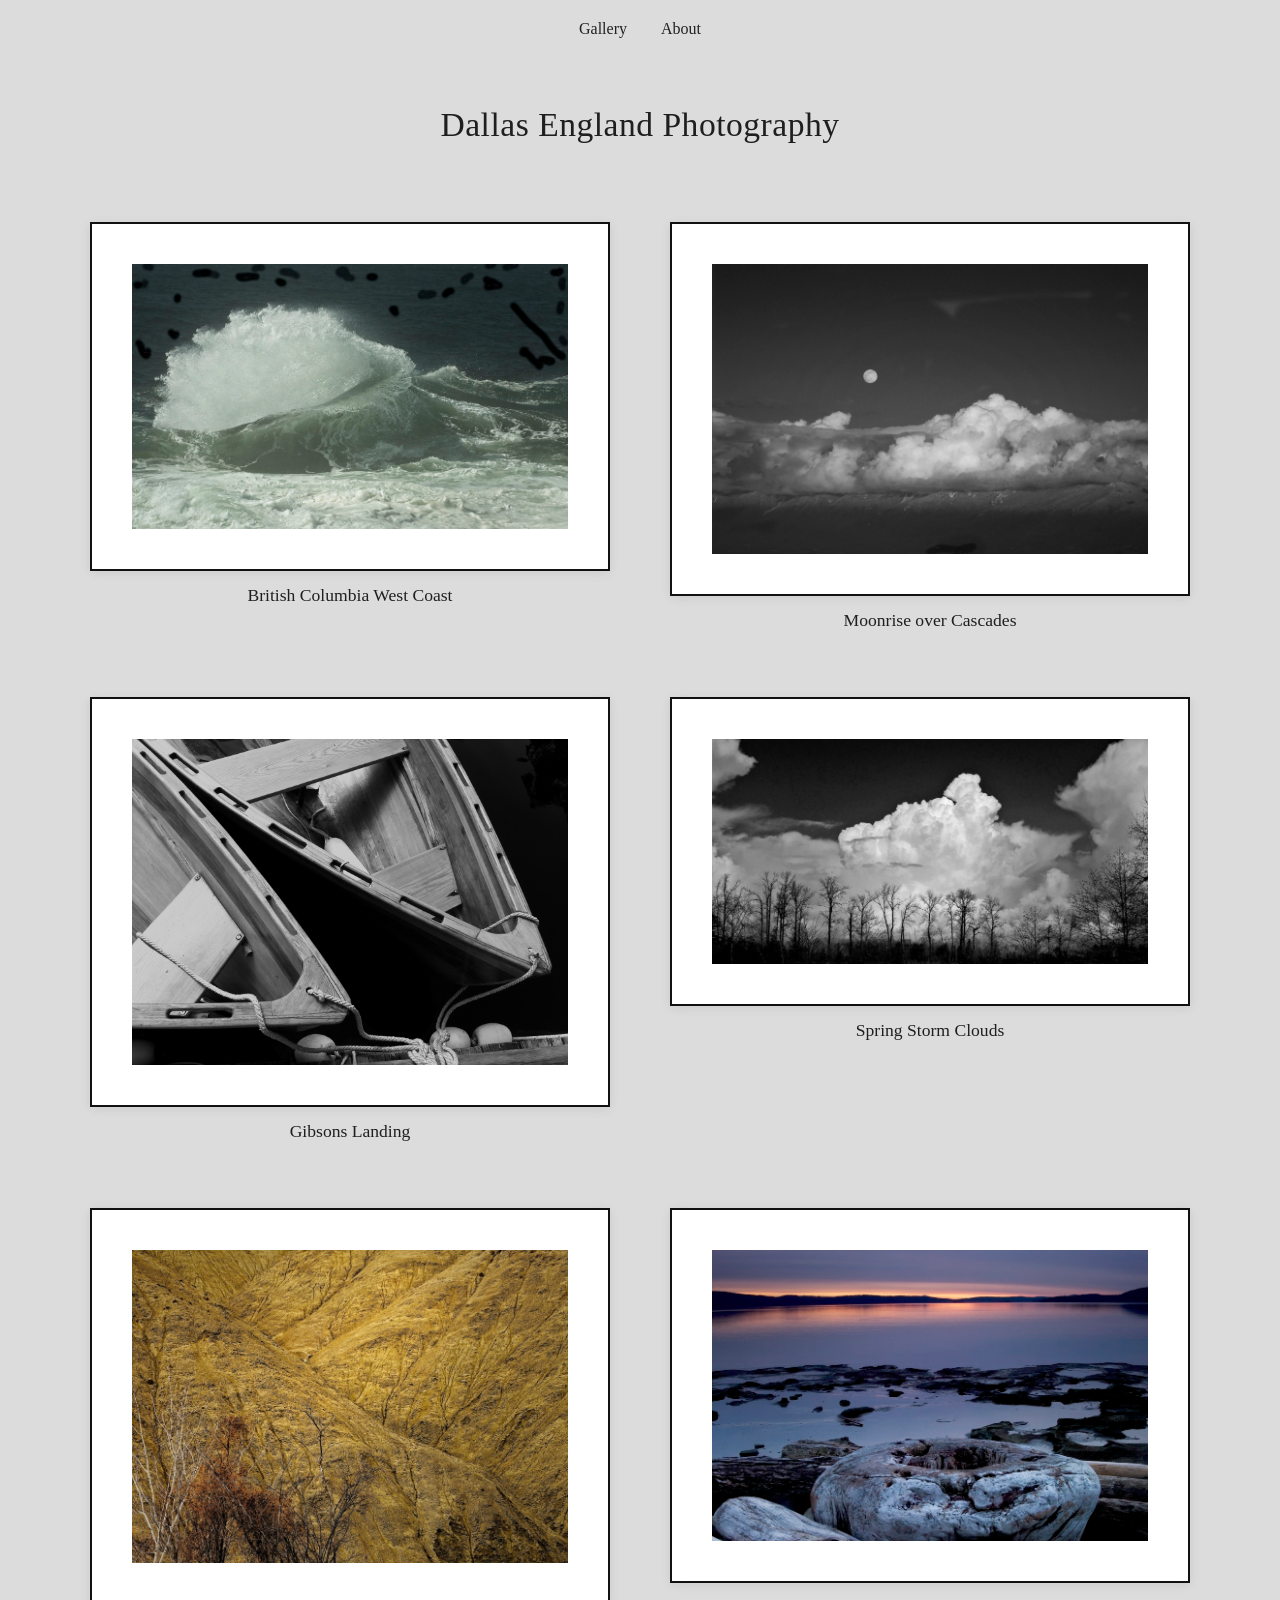
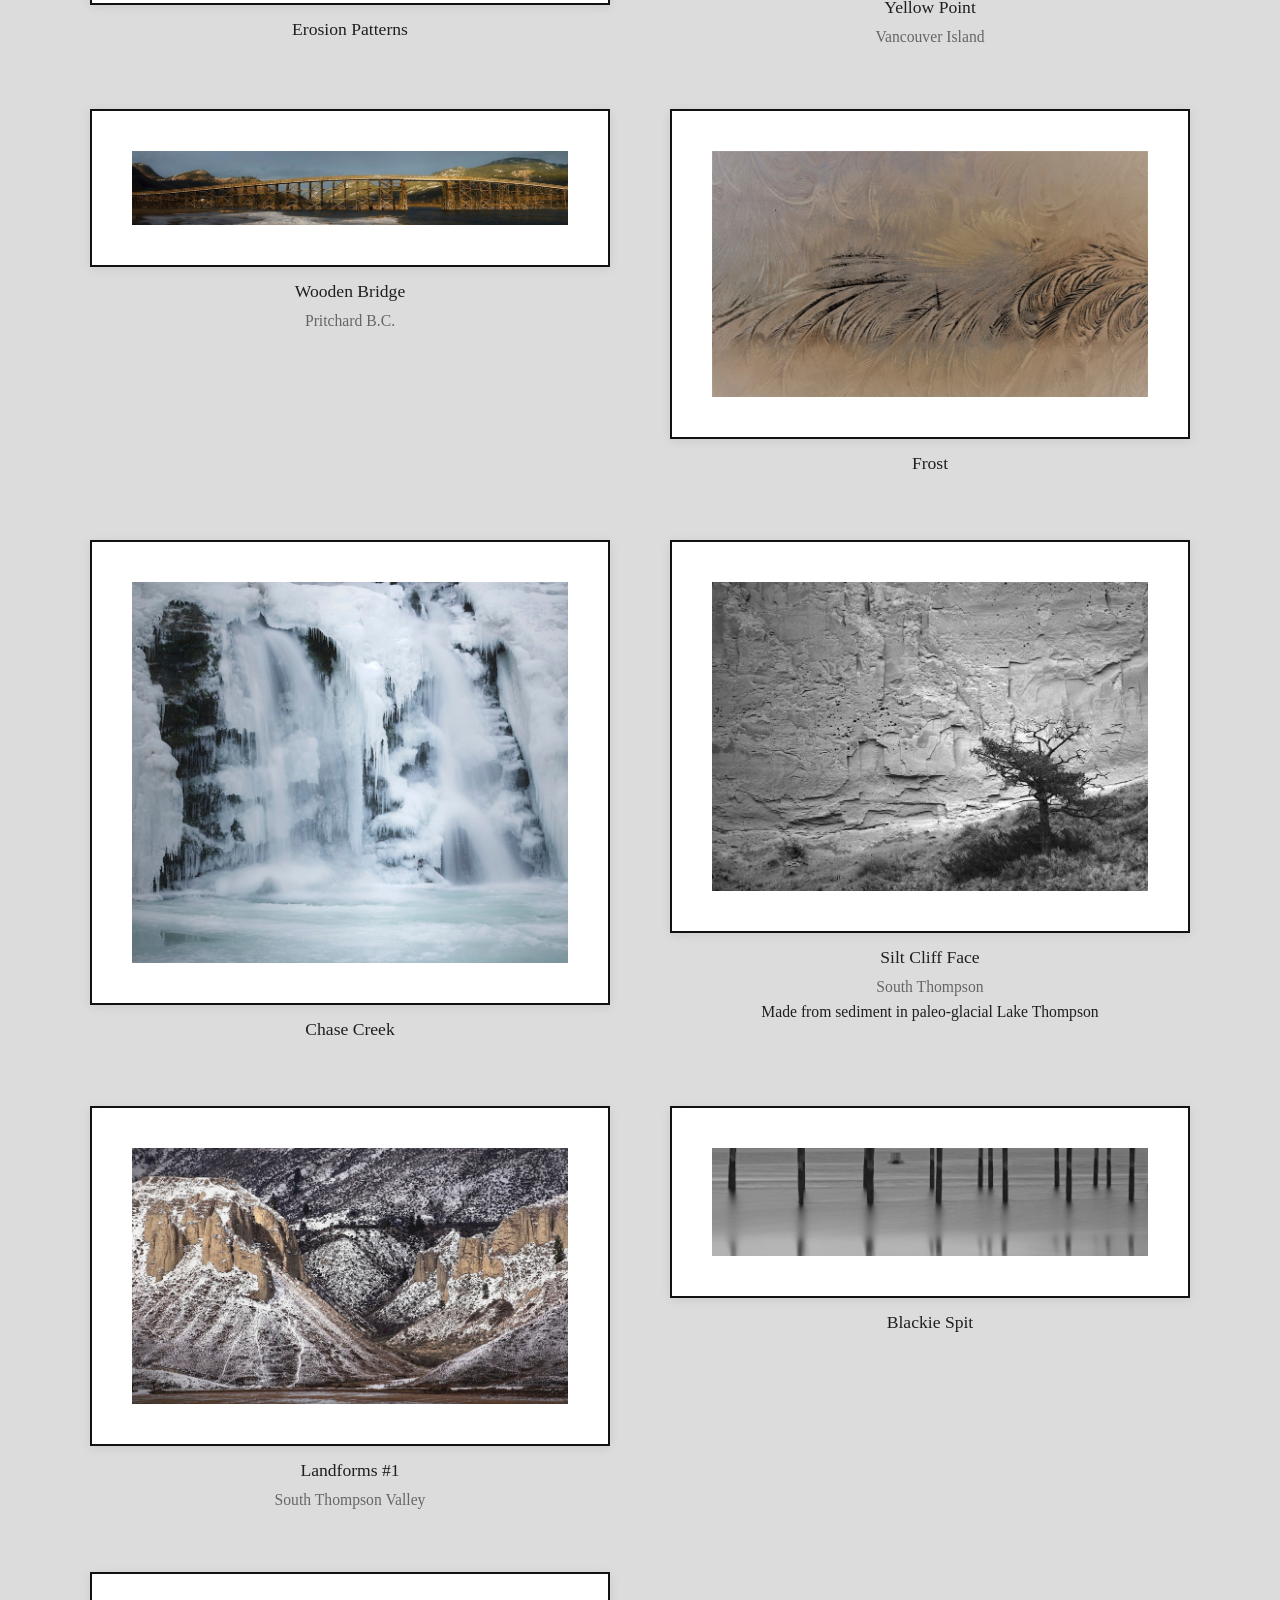
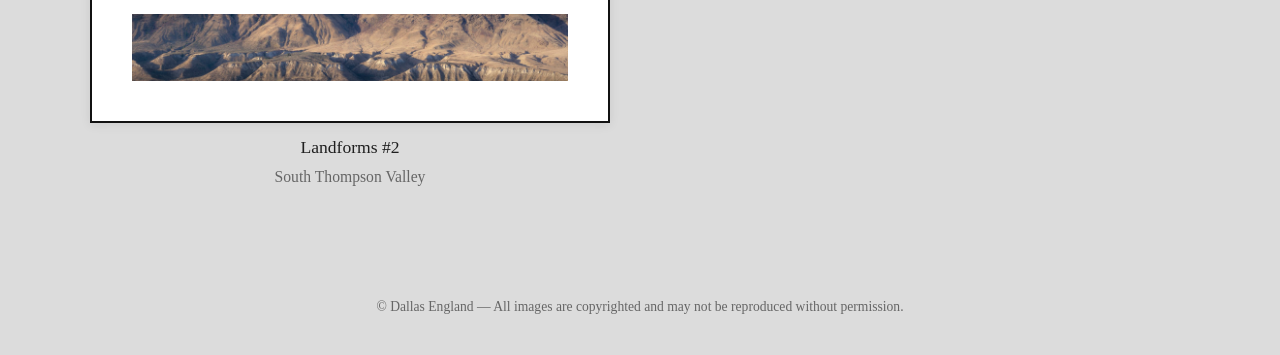
==== commit bcc045b0: "Update index.html" ====
--- a/index.html
+++ b/index.html
@@ -135,8 +135,8 @@
     <figure class="photo-card">
 <img src="images/photo13.jpg" alt="Landscape photograph 5">
 <figcaption>
-<h2>Blackie Spi</h2>
-<p class="meta"></p>
+<h2>Landforms #2</h2>
+<p class="meta">South Thompson Valley</p>
 <p>
 </p>
 </figcaption>
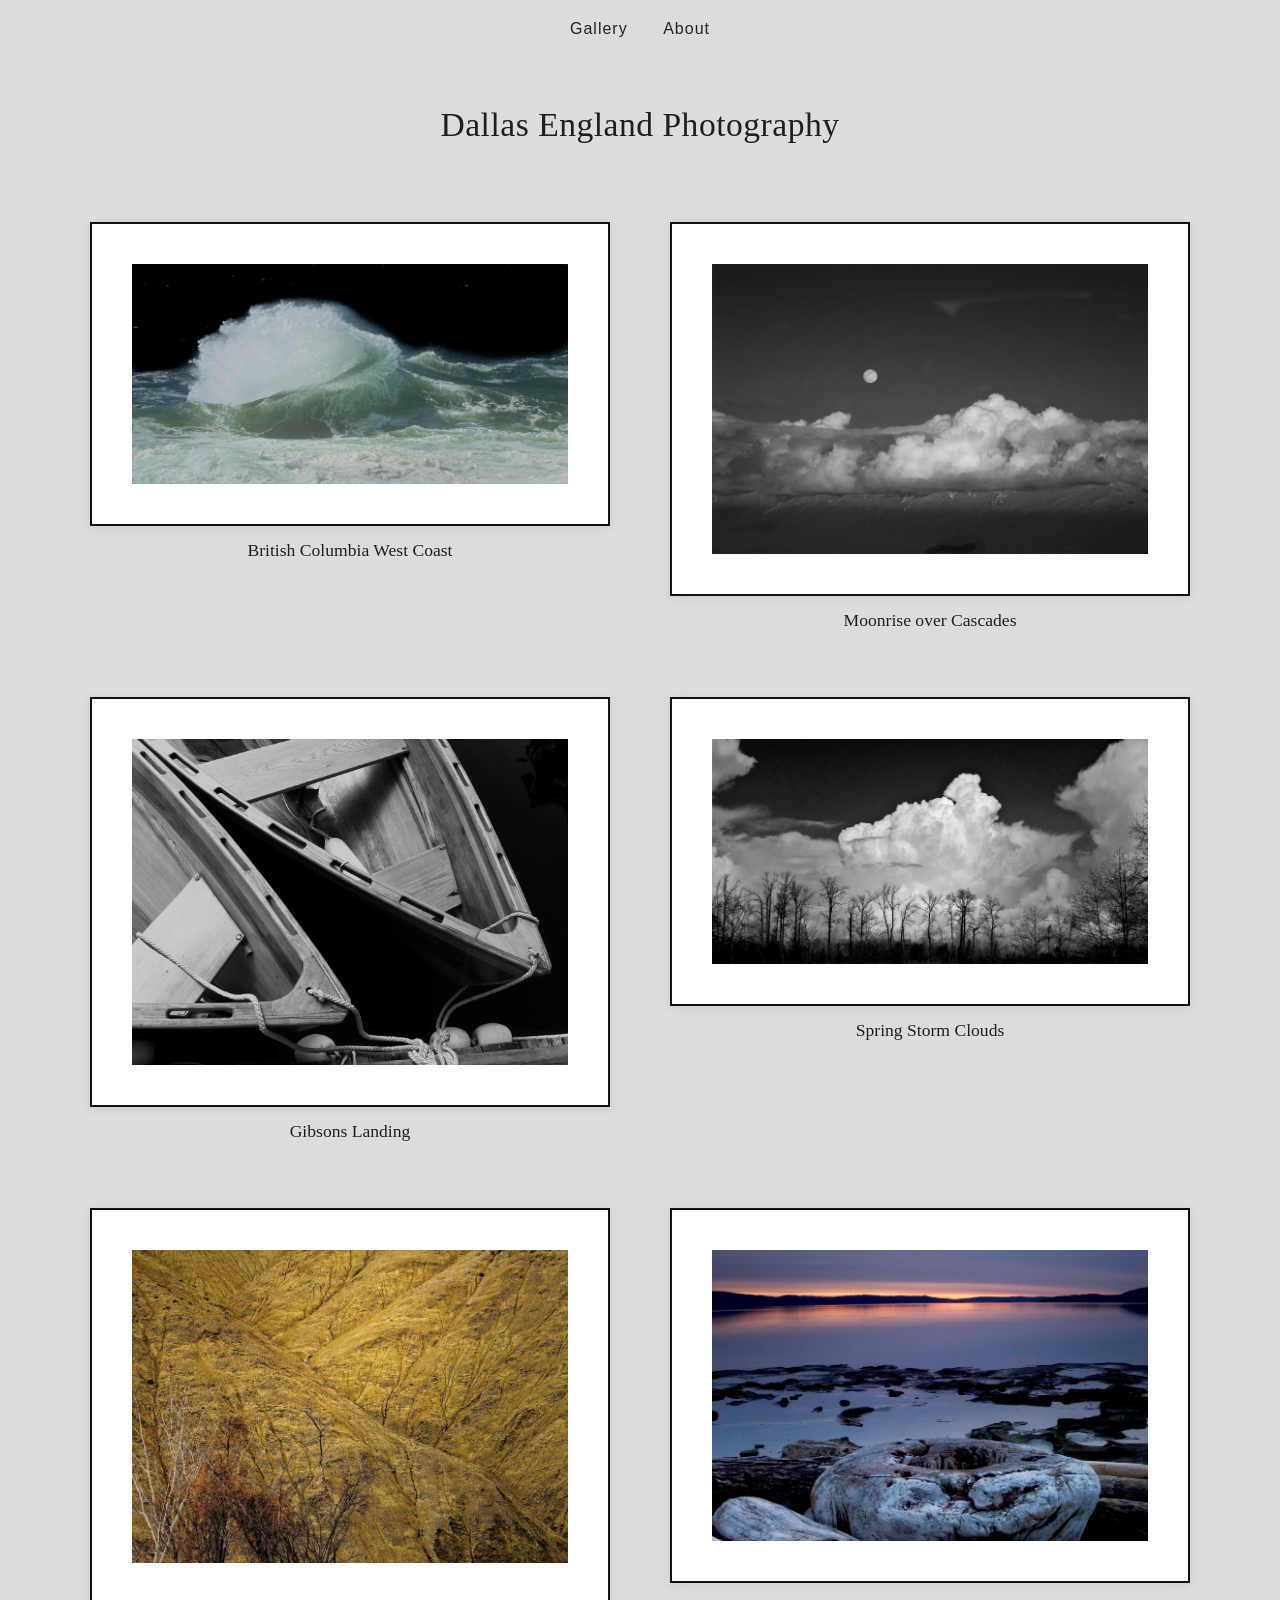
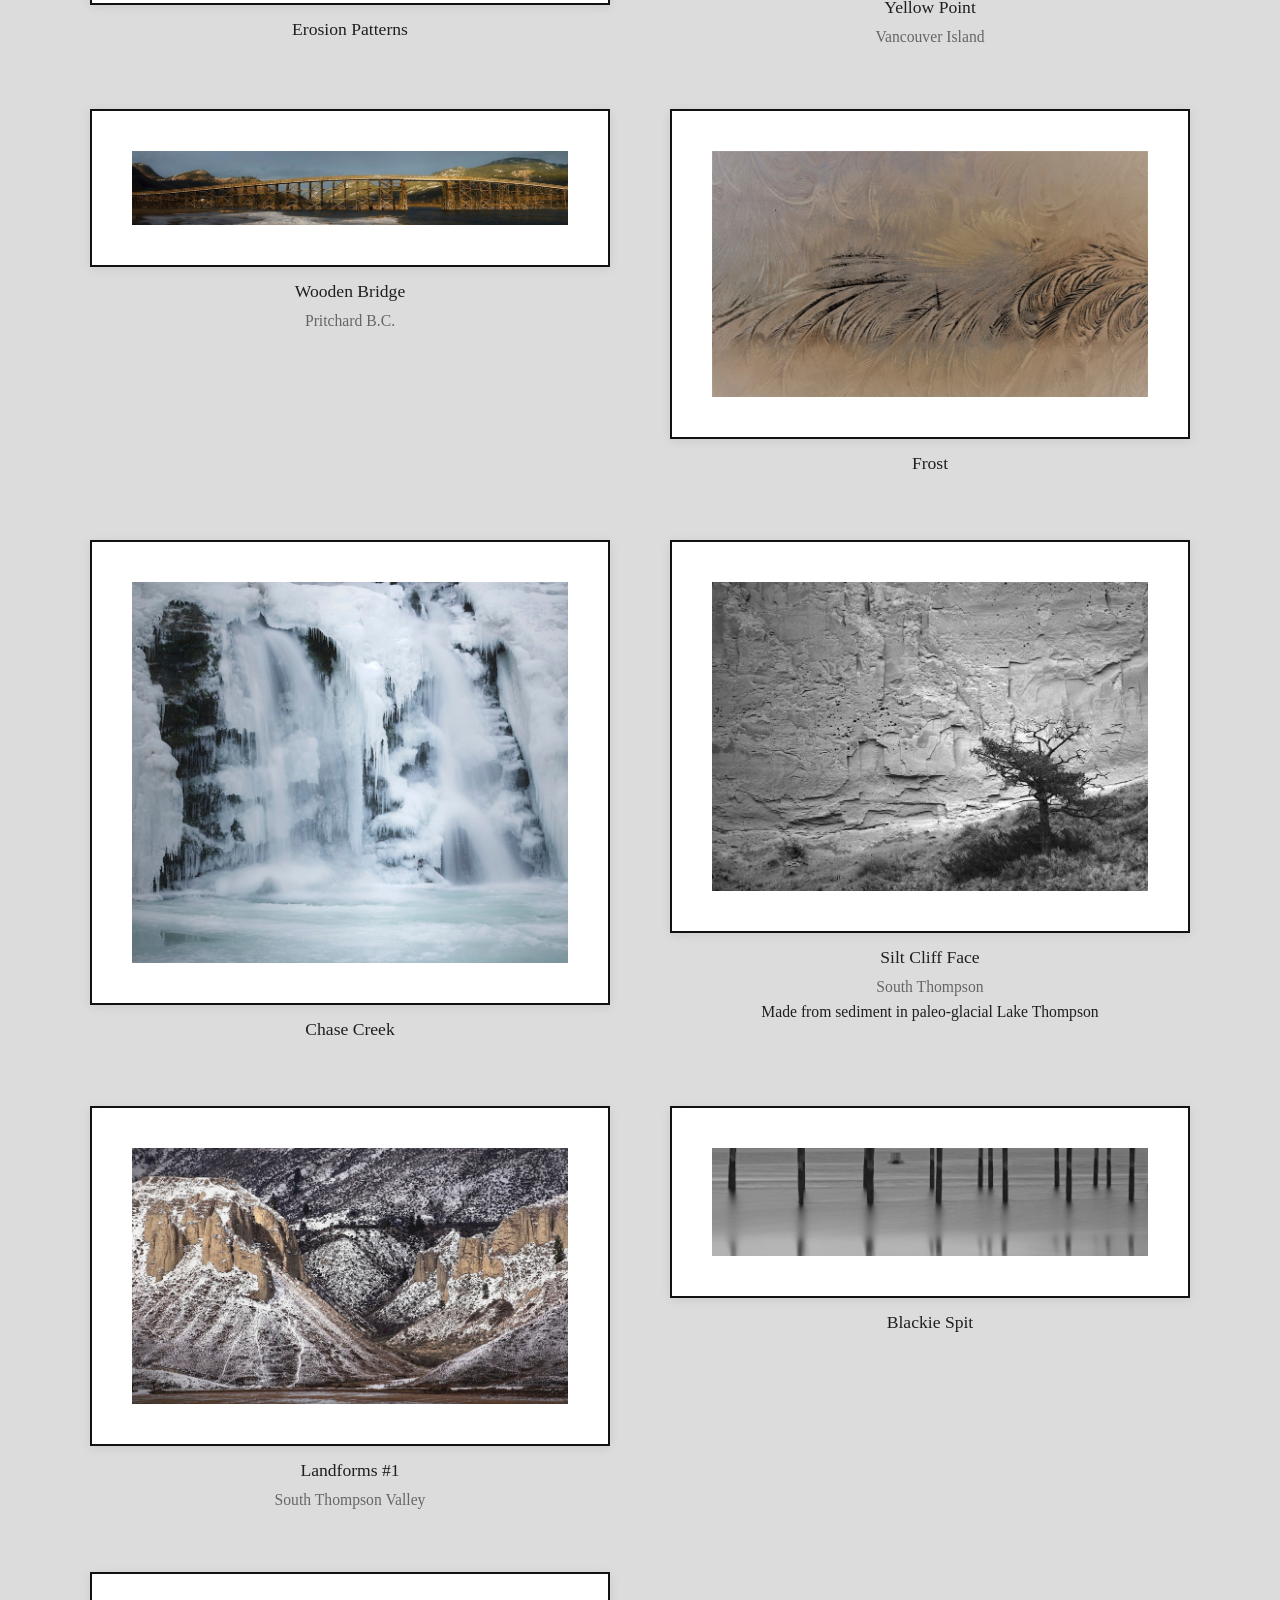
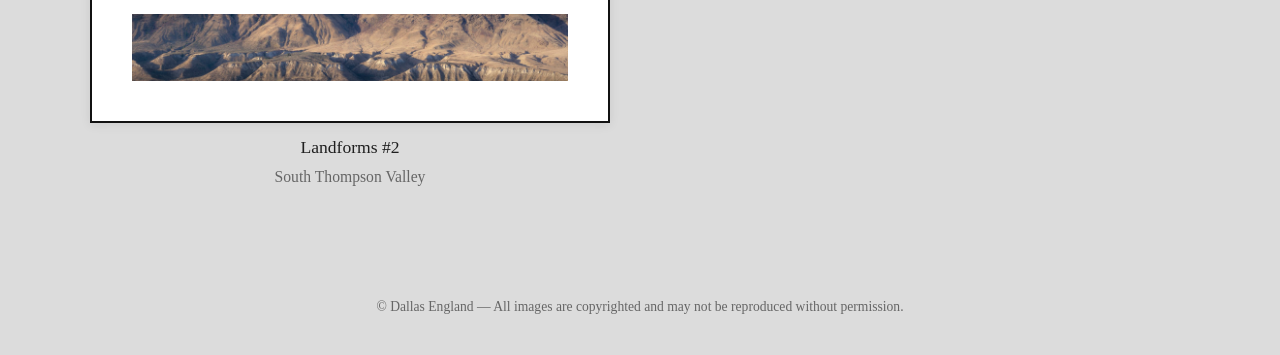
==== commit b611a49b: "Update index.html" ====
--- a/index.html
+++ b/index.html
@@ -1,5 +1,7 @@
 <!DOCTYPE html>
 <html lang="en">
+  <script data-goatcounter="https://dallasengland.goatcounter.com/count"
+        async src="//gc.zgo.at/count.js"></script>
 <head>
   <meta charset="UTF-8">
   <meta name="viewport" content="width=device-width, initial-scale=1.0">
--- a/style.css
+++ b/style.css
@@ -131,6 +131,8 @@
 .top-nav {
   text-align: center;
   padding: 20px 0;
+  font-family: Arial, Helvetica, sans-serif;
+  letter-spacing: 1px;
 }
 
 .top-nav a {
@@ -142,3 +144,30 @@
 .top-nav a:hover {
   text-decoration: underline;
 }
+/* ABOUT PAGE STYLING */
+
+.about-page {
+  max-width: 900px;
+  margin: 0 auto;
+  padding: 20px 24px 80px;
+}
+
+.about-box {
+  background: rgba(255, 255, 255, 0.75);
+  max-width: 760px;
+  margin: 50px auto;
+  padding: 48px 52px;
+  border: 1px solid #999;
+  line-height: 1.9;
+  font-size: 1.08rem;
+}
+
+.about-box p {
+  margin-bottom: 20px;
+}
+.about-box blockquote {
+  margin: 28px 0;
+  padding-left: 22px;
+  border-left: 2px solid #999;
+  font-style: italic;
+}
